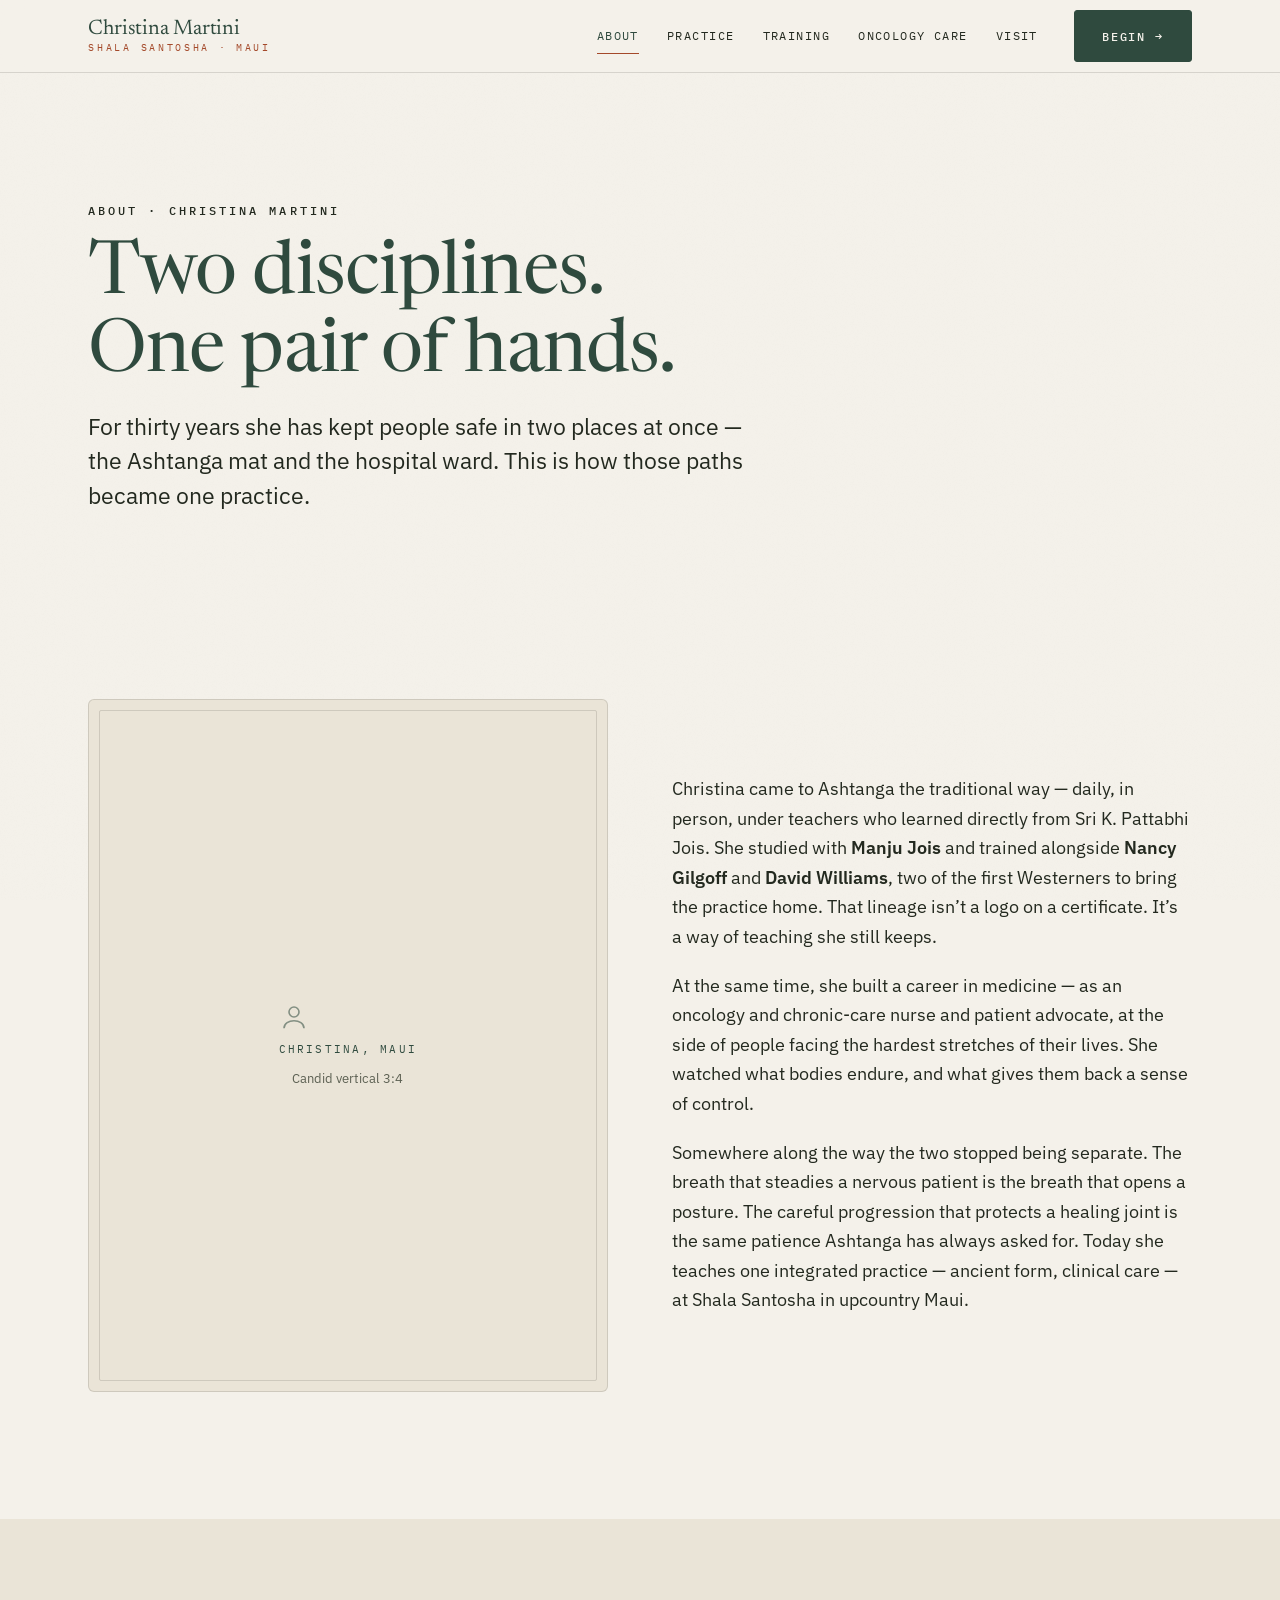
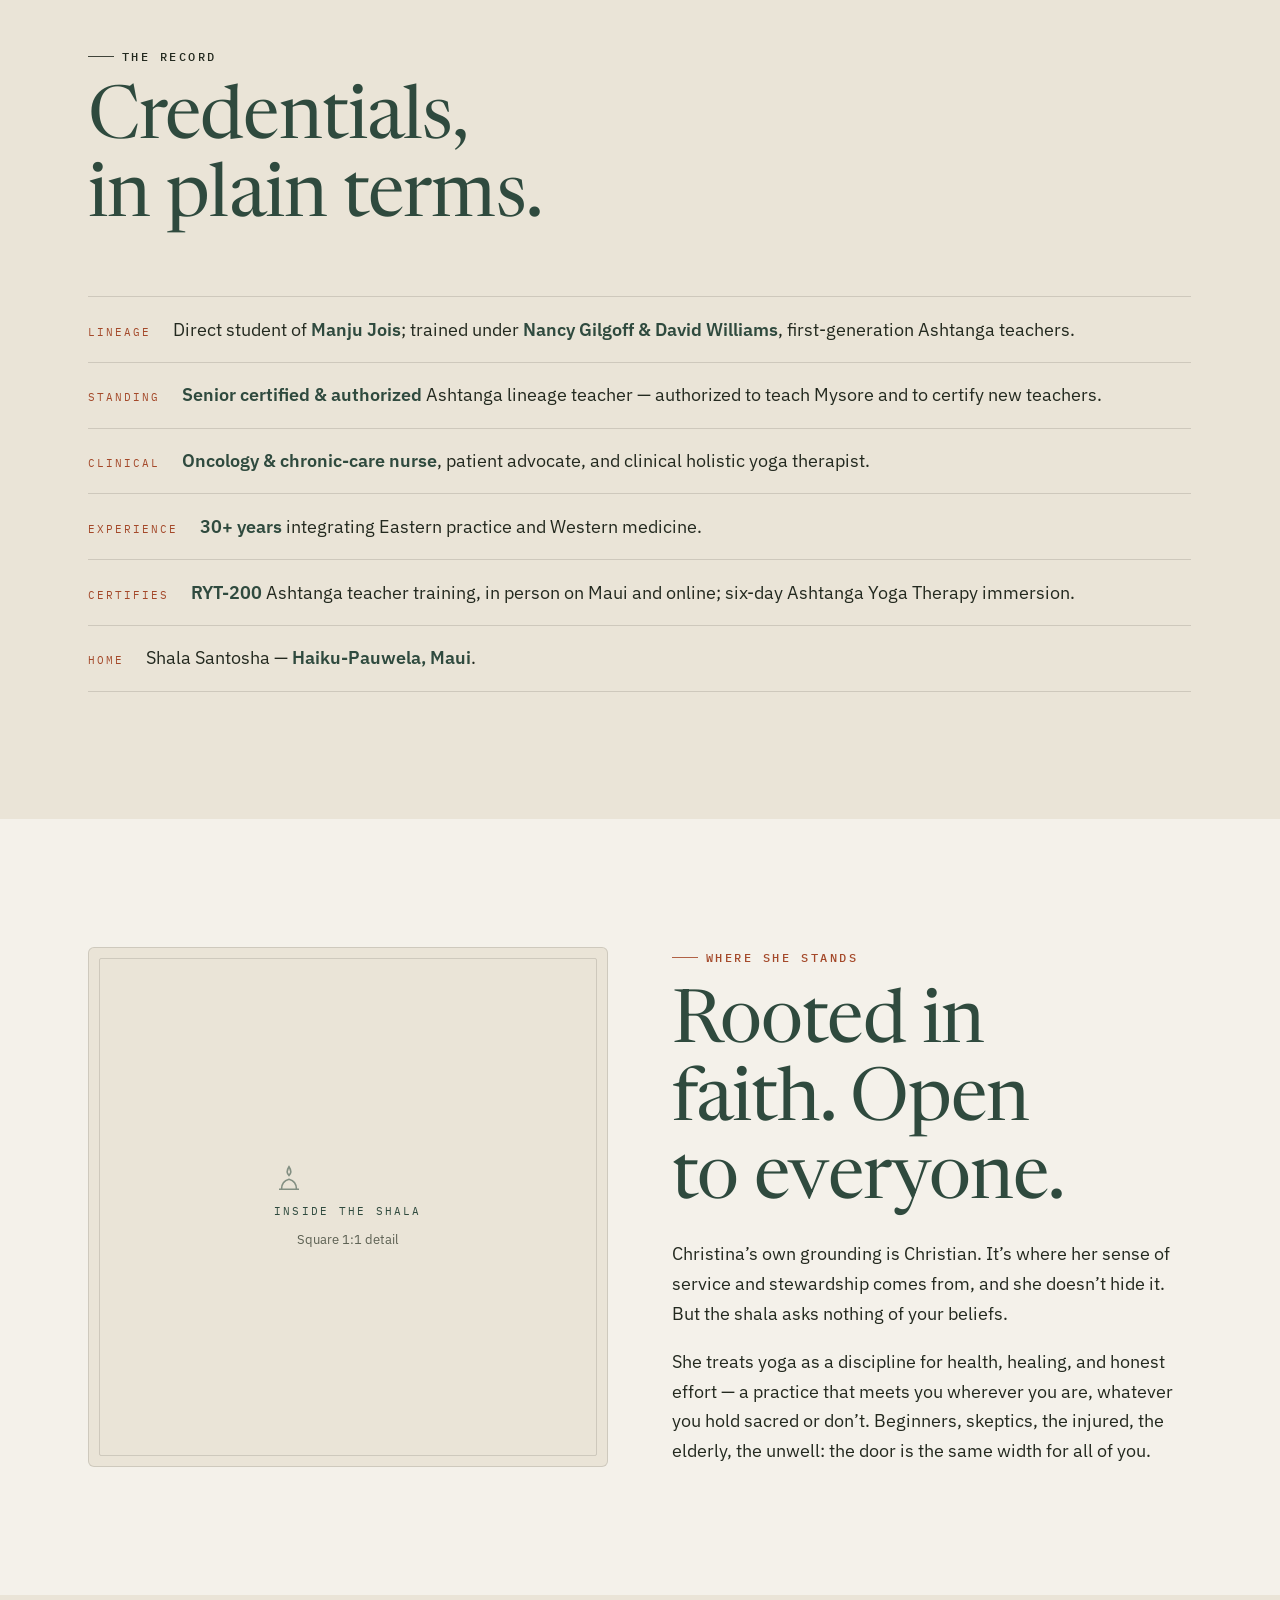
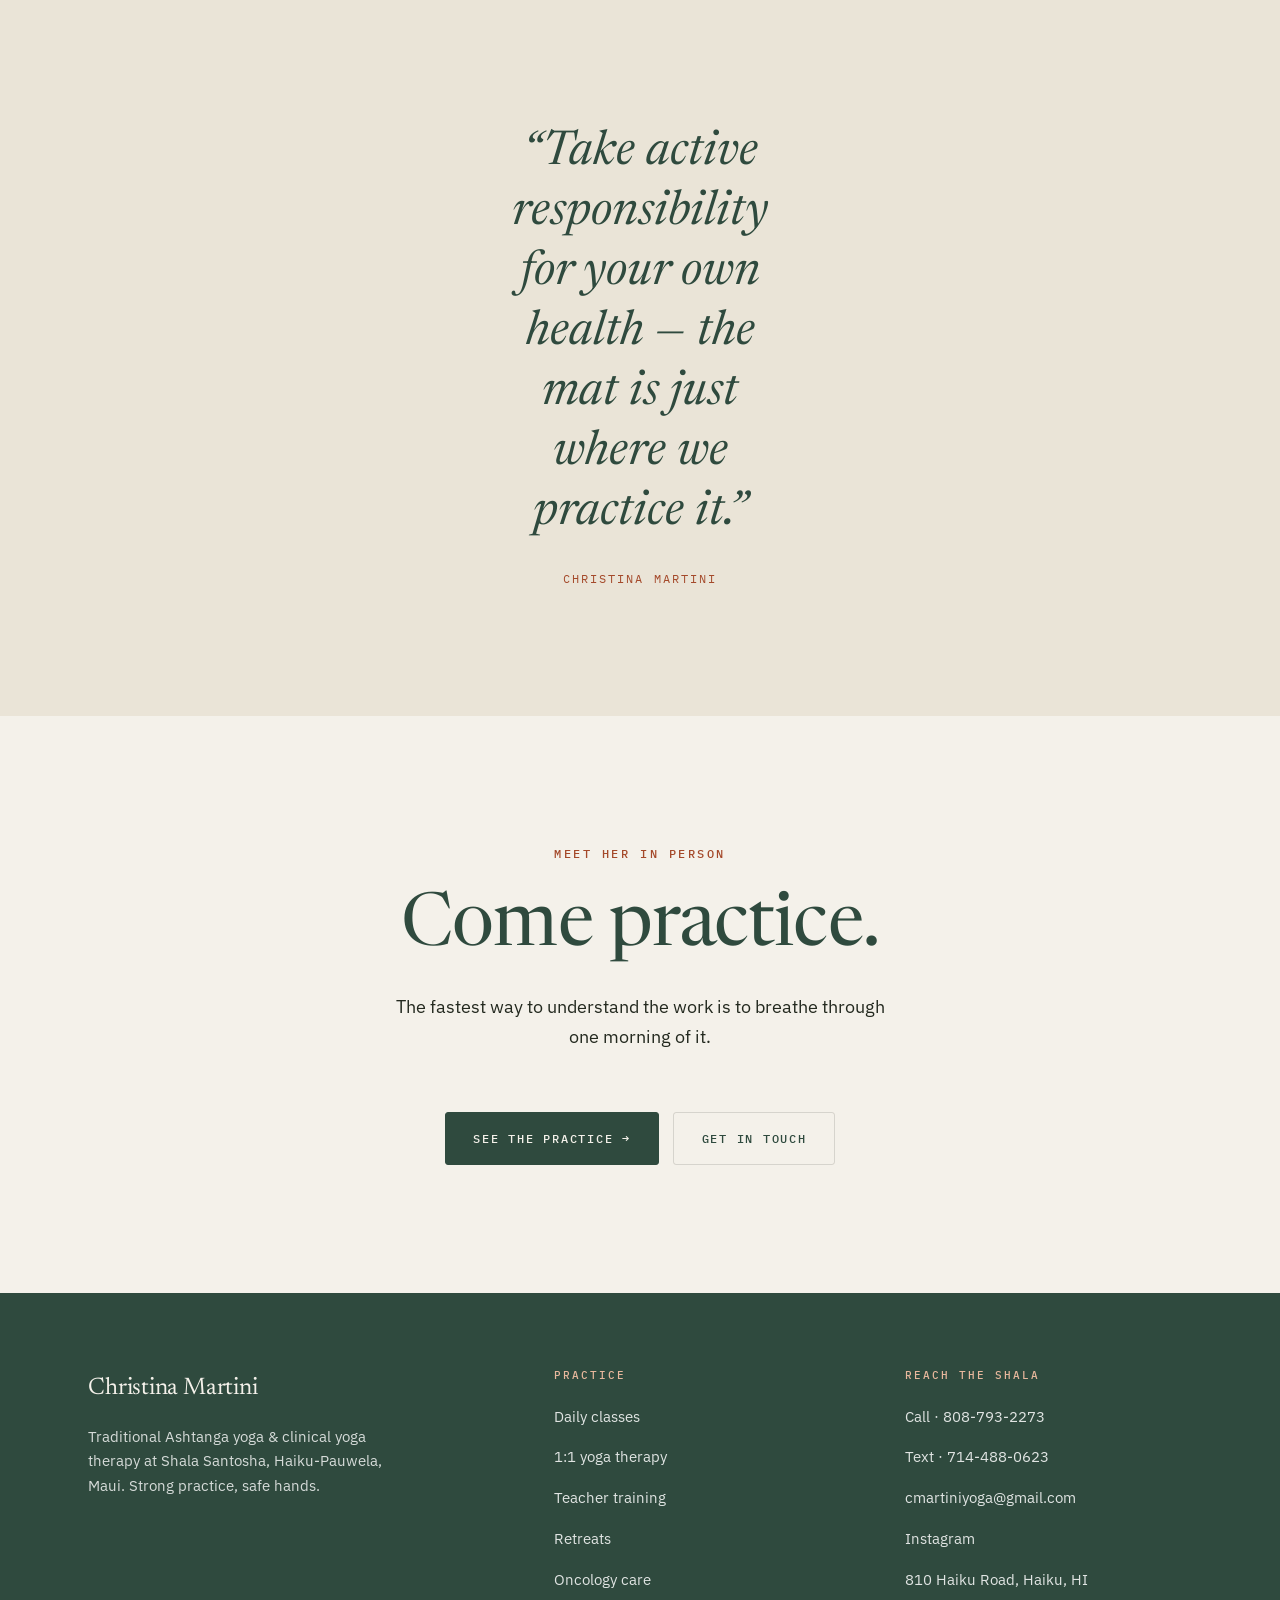
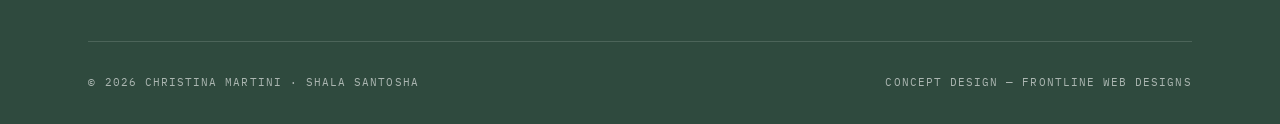
==== about.html @ cc37666b "Initial commit: Christina Martini Yoga pitch concept Single-scroll landing (index.html) plus a multi" ====
<!DOCTYPE html>
<html lang="en">
<head>
  <meta charset="UTF-8" />
  <meta name="viewport" content="width=device-width, initial-scale=1" />
  <meta name="robots" content="noindex, nofollow" />
  <title>About Christina Martini · Ashtanga Lineage Teacher &amp; Oncology Nurse — Maui</title>
  <meta name="description" content="The story of Christina Martini — direct student of Manju Jois, senior authorized Ashtanga lineage teacher, and 30-year oncology and chronic-care nurse on Maui." />
  <meta property="og:type" content="profile" />
  <meta property="og:title" content="About Christina Martini — lineage teacher, clinical nurse" />
  <meta property="og:description" content="Two disciplines, one teacher: the Ashtanga lineage of Manju Jois and three decades of clinical nursing." />
  <meta property="og:image" content="images/og-image.jpg" />
  <link rel="icon" href="favicon.svg" type="image/svg+xml" />
  <meta name="theme-color" content="#2F4A3E" />
  <link rel="preconnect" href="https://fonts.googleapis.com" />
  <link rel="preconnect" href="https://fonts.gstatic.com" crossorigin />
  <link rel="preload" as="style" href="https://fonts.googleapis.com/css2?family=IBM+Plex+Mono:wght@400;500&family=IBM+Plex+Sans:wght@400;600&family=Newsreader:ital,opsz,wght@0,6..72,400;1,6..72,400&display=swap" />
  <link rel="stylesheet" href="https://fonts.googleapis.com/css2?family=IBM+Plex+Mono:wght@400;500&family=IBM+Plex+Sans:wght@400;600&family=Newsreader:ital,opsz,wght@0,6..72,400;1,6..72,400&display=swap" media="print" onload="this.media='all'" />
  <noscript><link rel="stylesheet" href="https://fonts.googleapis.com/css2?family=IBM+Plex+Mono:wght@400;500&family=IBM+Plex+Sans:wght@400;600&family=Newsreader:ital,opsz,wght@0,6..72,400;1,6..72,400&display=swap" /></noscript>
  <link rel="stylesheet" href="styles.css" />
</head>
<body>
  <a class="skip-link" href="#main">Skip to content</a>

  <header class="site-header">
    <div class="container nav">
      <a class="brand" href="index.html" aria-label="Christina Martini Yoga — home">
        <span class="brand__name">Christina&nbsp;Martini</span>
        <span class="brand__tag">Shala Santosha · Maui</span>
      </a>
      <nav id="nav-menu" class="nav__menu" aria-label="Primary">
        <a class="nav__link" href="about.html" aria-current="page">About</a>
        <a class="nav__link" href="practice.html">Practice</a>
        <a class="nav__link" href="training.html">Training</a>
        <a class="nav__link" href="oncology.html">Oncology Care</a>
        <a class="nav__link" href="contact.html">Visit</a>
        <span class="nav__cta"><a class="btn" href="contact.html">Begin <span class="arrow" aria-hidden="true">&rarr;</span></a></span>
      </nav>
      <button class="nav__toggle" type="button" aria-label="Menu" aria-expanded="false" aria-controls="nav-menu">
        <span></span><span></span><span></span>
      </button>
    </div>
  </header>

  <main id="main">

    <!-- PAGE HEADER -->
    <section class="section" style="padding-bottom:0">
      <div class="container">
        <div class="head reveal" style="max-width:62ch">
          <p class="eyebrow">About · Christina Martini</p>
          <h1 style="font-size:var(--step-4)">Two disciplines.<br>One pair of hands.</h1>
          <p class="lead">For thirty years she has kept people safe in two places at once — the Ashtanga mat and the hospital ward. This is how those paths became one practice.</p>
        </div>
      </div>
    </section>

    <!-- STORY -->
    <section class="section">
      <div class="container">
        <div class="split">
          <div class="split__media reveal">
            <!-- PHOTO: Christina portrait, candid and warm — vertical 3:4 (~900×1200).
                 Outdoors or shala, natural light. Replace .frame with <img alt="Christina Martini">. -->
            <div class="frame frame--tall">
              <div class="frame__note">
                <svg width="30" height="30" viewBox="0 0 24 24" fill="none" stroke="currentColor" stroke-width="1.3" class="ic" aria-hidden="true"><circle cx="12" cy="8" r="4"/><path d="M4 21c0-4 4-6 8-6s8 2 8 6"/></svg>
                <span class="ttl">Christina, Maui</span>
                <span class="sub">Candid vertical 3:4</span>
              </div>
            </div>
          </div>
          <div class="split__body reveal" style="--d:120ms">
            <p>
              Christina came to Ashtanga the traditional way — daily, in person, under
              teachers who learned directly from Sri K. Pattabhi Jois. She studied with
              <strong>Manju Jois</strong> and trained alongside <strong>Nancy Gilgoff</strong>
              and <strong>David Williams</strong>, two of the first Westerners to bring the
              practice home. That lineage isn&rsquo;t a logo on a certificate. It&rsquo;s a
              way of teaching she still keeps.
            </p>
            <p>
              At the same time, she built a career in medicine — as an oncology and
              chronic-care nurse and patient advocate, at the side of people facing the
              hardest stretches of their lives. She watched what bodies endure, and what
              gives them back a sense of control.
            </p>
            <p>
              Somewhere along the way the two stopped being separate. The breath that
              steadies a nervous patient is the breath that opens a posture. The careful
              progression that protects a healing joint is the same patience Ashtanga has
              always asked for. Today she teaches one integrated practice — ancient form,
              clinical care — at Shala Santosha in upcountry Maui.
            </p>
          </div>
        </div>
      </div>
    </section>

    <!-- LINEAGE / CREDENTIALS -->
    <section class="section section--surface">
      <div class="container">
        <div class="head reveal">
          <p class="label">The record</p>
          <h2>Credentials, in plain terms.</h2>
        </div>
        <div class="creds reveal">
          <div class="cred"><span class="cred__k">Lineage</span><span class="cred__v">Direct student of <strong>Manju Jois</strong>; trained under <strong>Nancy Gilgoff &amp; David Williams</strong>, first-generation Ashtanga teachers.</span></div>
          <div class="cred"><span class="cred__k">Standing</span><span class="cred__v"><strong>Senior certified &amp; authorized</strong> Ashtanga lineage teacher — authorized to teach Mysore and to certify new teachers.</span></div>
          <div class="cred"><span class="cred__k">Clinical</span><span class="cred__v"><strong>Oncology &amp; chronic-care nurse</strong>, patient advocate, and clinical holistic yoga therapist.</span></div>
          <div class="cred"><span class="cred__k">Experience</span><span class="cred__v"><strong>30+ years</strong> integrating Eastern practice and Western medicine.</span></div>
          <div class="cred"><span class="cred__k">Certifies</span><span class="cred__v"><strong>RYT-200</strong> Ashtanga teacher training, in person on Maui and online; six-day Ashtanga Yoga Therapy immersion.</span></div>
          <div class="cred"><span class="cred__k">Home</span><span class="cred__v">Shala Santosha — <strong>Haiku-Pauwela, Maui</strong>.</span></div>
        </div>
      </div>
    </section>

    <!-- FAITH / INCLUSIVITY -->
    <section class="section">
      <div class="container">
        <div class="split split--reverse">
          <div class="split__body reveal">
            <p class="label">Where she stands</p>
            <h2>Rooted in faith. Open to everyone.</h2>
            <p>
              Christina&rsquo;s own grounding is Christian. It&rsquo;s where her sense of
              service and stewardship comes from, and she doesn&rsquo;t hide it. But the
              shala asks nothing of your beliefs.
            </p>
            <p>
              She treats yoga as a discipline for health, healing, and honest effort —
              a practice that meets you wherever you are, whatever you hold sacred or
              don&rsquo;t. Beginners, skeptics, the injured, the elderly, the unwell:
              the door is the same width for all of you.
            </p>
          </div>
          <div class="split__media reveal" style="--d:120ms">
            <!-- PHOTO: detail of the shala space — altar, plants, light through the room.
                 Square 1:1 (~1100×1100). Quiet, warm. Replace .frame with <img>. -->
            <div class="frame frame--square">
              <div class="frame__note">
                <svg width="30" height="30" viewBox="0 0 24 24" fill="none" stroke="currentColor" stroke-width="1.3" class="ic" aria-hidden="true"><path d="M12 3c2 3 2 5 0 7-2-2-2-4 0-7zM6 21c0-4 2-7 6-8 4 1 6 4 6 8M4 21h16"/></svg>
                <span class="ttl">Inside the shala</span>
                <span class="sub">Square 1:1 detail</span>
              </div>
            </div>
          </div>
        </div>
      </div>
    </section>

    <!-- PULL QUOTE -->
    <section class="section section--surface">
      <div class="container">
        <div class="pullquote reveal">
          <blockquote>&ldquo;Take active responsibility for your own health — the mat is just where we practice it.&rdquo;</blockquote>
          <cite>Christina Martini</cite>
        </div>
      </div>
    </section>

    <!-- CTA -->
    <section class="section">
      <div class="container">
        <div class="cta reveal">
          <p class="label is-plain" style="justify-content:center">Meet her in person</p>
          <h2>Come practice.</h2>
          <p>The fastest way to understand the work is to breathe through one morning of it.</p>
          <div class="hero__actions" style="justify-content:center">
            <a class="btn" href="practice.html">See the practice <span class="arrow" aria-hidden="true">&rarr;</span></a>
            <a class="btn btn--ghost" href="contact.html">Get in touch</a>
          </div>
        </div>
      </div>
    </section>

  </main>

  <footer class="site-footer">
    <div class="container">
      <div class="footer-grid">
        <div class="footer__brand">
          <span class="brand__name" style="font-size:1.5rem">Christina Martini</span>
          <p>Traditional Ashtanga yoga &amp; clinical yoga therapy at Shala Santosha, Haiku-Pauwela, Maui. Strong practice, safe hands.</p>
        </div>
        <div class="footer__col">
          <h4>Practice</h4>
          <ul>
            <li><a href="practice.html">Daily classes</a></li>
            <li><a href="practice.html">1:1 yoga therapy</a></li>
            <li><a href="training.html">Teacher training</a></li>
            <li><a href="training.html">Retreats</a></li>
            <li><a href="oncology.html">Oncology care</a></li>
          </ul>
        </div>
        <div class="footer__col">
          <h4>Reach the shala</h4>
          <ul>
            <li><a href="tel:+18087932273">Call · 808-793-2273</a></li>
            <li><a href="sms:+17144880623">Text · 714-488-0623</a></li>
            <li><a href="mailto:cmartiniyoga@gmail.com">cmartiniyoga@gmail.com</a></li>
            <li><a href="https://instagram.com/shalasantoshayogamaui" rel="noopener">Instagram</a></li>
            <li><a href="contact.html">810 Haiku Road, Haiku, HI</a></li>
          </ul>
        </div>
      </div>
      <div class="footer-bottom">
        <span>&copy; <span id="year">2026</span> Christina Martini · Shala Santosha</span>
        <span>Concept design — Frontline Web Designs</span>
      </div>
    </div>
  </footer>

  <script src="main.js" defer></script>
</body>
</html>
---- styles.css ----
/* ============================================================
   Christina Martini Yoga — Shala Santosha, Haiku-Pauwela, Maui
   Editorial-therapeutic system. One word: SAFE.
   Type:  Newsreader (display serif) x IBM Plex Sans (body)
          + IBM Plex Mono (clinical chart labels)
   Motif: "the breath line" — a clinical baseline that rises
          into one calm arc (an exhale / the Maui horizon).
   ============================================================ */

:root {
  /* --- color tokens (max 5 roles, all text >= 4.5:1 on bg) --- */
  --bg:       #F4F1EA;   /* warm bone — clean clinic paper + Maui sand */
  --surface:  #EAE4D7;   /* deeper sand — section banding / cards     */
  --ink:      #23291F;   /* eucalyptus near-black — body text (~13:1) */
  --primary:  #2F4A3E;   /* deep eucalyptus — buttons, motif (~7.5:1) */
  --accent:   #A4492A;   /* terracotta clay — breath/warmth (~5.7:1)  */

  /* derived tints (decorative only, never load-bearing for text) */
  --primary-soft: #2f4a3e1a;
  --accent-soft:  #a4492a14;
  --ink-soft:     #5c6052;  /* solid muted green-grey — AA on bg (5.8:1) & surface (5.2:1) */
  --hairline:     #23291f24;
  --bg-tint:      #efeadd;

  /* --- type --- */
  --serif: "Newsreader", Georgia, "Times New Roman", serif;
  --sans:  "IBM Plex Sans", system-ui, sans-serif;
  --mono:  "IBM Plex Mono", ui-monospace, "SFMono-Regular", monospace;

  /* fluid scale */
  --step--1: clamp(0.83rem, 0.80rem + 0.15vw, 0.92rem);
  --step-0:  clamp(1rem, 0.96rem + 0.2vw, 1.125rem);
  --step-1:  clamp(1.2rem, 1.1rem + 0.5vw, 1.45rem);
  --step-2:  clamp(1.5rem, 1.3rem + 1vw, 2.1rem);
  --step-3:  clamp(2rem, 1.6rem + 2vw, 3rem);
  --step-4:  clamp(2.6rem, 1.9rem + 3.4vw, 4.6rem);
  --step-5:  clamp(3.2rem, 2.1rem + 5vw, 6rem);

  /* spacing / structure */
  --container: 1180px;
  --gutter: clamp(1.25rem, 0.8rem + 2vw, 2.5rem);
  --section-y: clamp(4.5rem, 3rem + 7vw, 8rem);
  --radius: 3px;
  --radius-lg: 6px;
  --shadow-soft: 0 1px 2px #23291f0d, 0 14px 40px -22px #23291f3d;
  --shadow-lift: 0 2px 6px #23291f12, 0 26px 60px -30px #23291f4a;
  --ring: 0 0 0 2px var(--bg), 0 0 0 4.5px var(--accent);

  /* z-scale */
  --z-nav: 50;
  --z-overlay: 40;
}

/* ---------------------------------------------------------- reset */
*, *::before, *::after { box-sizing: border-box; }
* { margin: 0; }
html { -webkit-text-size-adjust: 100%; scroll-behavior: smooth; }
@media (prefers-reduced-motion: reduce) { html { scroll-behavior: auto; } }

body {
  font-family: var(--sans);
  font-size: var(--step-0);
  line-height: 1.65;
  color: var(--ink);
  background: var(--bg);
  -webkit-font-smoothing: antialiased;
  text-rendering: optimizeLegibility;
  overflow-x: hidden;
}

/* faint grain so backgrounds have atmosphere, not flat fill */
body::before {
  content: "";
  position: fixed;
  inset: 0;
  z-index: -1;
  pointer-events: none;
  opacity: 0.5;
  background-image: url("data:image/svg+xml,%3Csvg xmlns='http://www.w3.org/2000/svg' width='160' height='160'%3E%3Cfilter id='n'%3E%3CfeTurbulence type='fractalNoise' baseFrequency='0.9' numOctaves='2' stitchTiles='stitch'/%3E%3C/filter%3E%3Crect width='100%25' height='100%25' filter='url(%23n)' opacity='0.035'/%3E%3C/svg%3E");
}

img { max-width: 100%; height: auto; display: block; }
a { color: inherit; text-decoration: none; }
ul { list-style: none; padding: 0; }

/* ---------------------------------------------------------- type */
h1, h2, h3, h4 {
  font-family: var(--serif);
  font-weight: 400;
  line-height: 1.06;
  letter-spacing: -0.012em;
  color: var(--primary);
  font-optical-sizing: auto;
  text-wrap: balance;
}
h1 { font-size: var(--step-5); }
h2 { font-size: var(--step-4); }
h3 { font-size: var(--step-2); line-height: 1.15; }
h4 { font-size: var(--step-1); line-height: 1.2; }
p  { max-width: 64ch; }
strong { font-weight: 600; }
em { font-style: italic; }

.serif-italic { font-family: var(--serif); font-style: italic; font-weight: 400; }

/* mono "clinical chart" label — the recurring textual motif */
.label {
  font-family: var(--mono);
  font-size: 0.72rem;
  letter-spacing: 0.22em;
  text-transform: uppercase;
  color: var(--accent);
  font-weight: 500;
  display: inline-flex;
  align-items: center;
  gap: 0.7em;
}
.label::before {
  content: "";
  width: 1.6rem;
  height: 1px;
  background: currentColor;
  opacity: 0.85;
}
.label.is-plain::before { display: none; }

.eyebrow {
  font-family: var(--mono);
  font-size: 0.74rem;
  letter-spacing: 0.26em;
  text-transform: uppercase;
  color: var(--accent);
  font-weight: 500;
}

.lead {
  font-size: var(--step-1);
  line-height: 1.5;
  color: var(--ink);
  font-weight: 400;
  max-width: 56ch;
}

/* ---------------------------------------------------------- layout */
.container {
  width: 100%;
  max-width: var(--container);
  margin-inline: auto;
  padding-inline: var(--gutter);
}
.section { padding-block: var(--section-y); position: relative; }
[id] { scroll-margin-top: 90px; } /* clear the sticky header on anchor jumps */
.section--surface { background: var(--surface); }
.section--ink { background: var(--primary); color: var(--bg); }
.section--ink h2, .section--ink h3 { color: var(--bg); }
.section--ink .eyebrow, .section--ink .label { color: #e7b79c; }

.stack > * + * { margin-top: 1.1rem; }
.center { text-align: center; margin-inline: auto; }
.measure { max-width: 60ch; }

/* the breath line — drawn inline as <svg class="breath">; flat baseline + one arc */
.breath { display: block; width: 100%; height: auto; color: var(--primary); }
.breath path { fill: none; stroke: currentColor; stroke-width: 1.4; }
.breath--accent { color: var(--accent); }
.breath--bone { color: var(--bg); }
.breath-divider { margin-block: clamp(2.5rem, 5vw, 4rem); opacity: 0.85; }

/* ---------------------------------------------------------- buttons */
.btn {
  --_bg: var(--primary);
  --_fg: var(--bg);
  font-family: var(--mono);
  font-size: 0.78rem;
  letter-spacing: 0.14em;
  text-transform: uppercase;
  font-weight: 500;
  display: inline-flex;
  align-items: center;
  gap: 0.7em;
  padding: 0.95rem 1.7rem;
  min-height: 48px;
  background: var(--_bg);
  color: var(--_fg);
  border: 1px solid var(--_bg);
  border-radius: var(--radius);
  cursor: pointer;
  transition: background-color .22s ease, color .22s ease, border-color .22s ease, transform .22s ease;
}
.btn .arrow { transition: transform .22s ease; }
.btn:hover { --_bg: var(--accent); border-color: var(--accent); }
.btn:hover .arrow { transform: translateX(4px); }
.btn--ghost {
  --_bg: transparent;
  --_fg: var(--primary);
  border-color: var(--hairline);
}
.btn--ghost:hover { --_bg: transparent; --_fg: var(--accent); border-color: var(--accent); }
.btn--bone { --_bg: var(--bg); --_fg: var(--primary); border-color: var(--bg); }
.btn--bone:hover { --_bg: var(--accent); --_fg: var(--bg); border-color: var(--accent); }

/* quiet text link with breath underline */
.tlink {
  font-family: var(--mono);
  font-size: 0.8rem;
  letter-spacing: 0.1em;
  text-transform: uppercase;
  color: var(--primary);
  display: inline-flex;
  align-items: center;
  gap: 0.55em;
  padding-bottom: 2px;
  background-image: linear-gradient(var(--accent), var(--accent));
  background-size: 0% 1.5px;
  background-position: 0 100%;
  background-repeat: no-repeat;
  transition: background-size .3s ease, color .22s ease;
}
.tlink:hover { color: var(--accent); background-size: 100% 1.5px; }
.tlink .arrow { transition: transform .22s ease; }
.tlink:hover .arrow { transform: translateX(3px); }

/* ---------------------------------------------------------- focus */
:focus-visible {
  outline: none;
  box-shadow: var(--ring);
  border-radius: var(--radius);
}
.skip-link {
  position: absolute;
  left: 1rem; top: -4rem;
  z-index: 100;
  background: var(--primary);
  color: var(--bg);
  font-family: var(--mono);
  font-size: 0.8rem;
  padding: 0.7rem 1.1rem;
  border-radius: var(--radius);
  transition: top .2s ease;
}
.skip-link:focus { top: 1rem; }

/* ---------------------------------------------------------- header / nav */
.site-header {
  position: sticky;
  top: 0;
  z-index: var(--z-nav);
  background: color-mix(in srgb, var(--bg) 88%, transparent);
  backdrop-filter: blur(10px);
  -webkit-backdrop-filter: blur(10px);
  border-bottom: 1px solid var(--hairline);
}
.nav {
  display: flex;
  align-items: center;
  justify-content: space-between;
  gap: 1.5rem;
  min-height: 72px;
}
.brand {
  display: inline-flex;
  flex-direction: column;
  line-height: 1;
  gap: 3px;
}
.brand__name {
  font-family: var(--serif);
  font-size: 1.32rem;
  color: var(--primary);
  letter-spacing: -0.01em;
}
.brand__tag {
  font-family: var(--mono);
  font-size: 0.6rem;
  letter-spacing: 0.28em;
  text-transform: uppercase;
  color: var(--accent);
}
.nav__menu {
  display: flex;
  align-items: center;
  gap: clamp(1rem, 2.2vw, 2rem);
}
.nav__link {
  font-family: var(--mono);
  font-size: 0.74rem;
  letter-spacing: 0.12em;
  text-transform: uppercase;
  color: var(--ink);
  padding: 0.4rem 0;
  position: relative;
  transition: color .2s ease;
}
.nav__link::after {
  content: "";
  position: absolute;
  left: 0; bottom: -2px;
  width: 100%; height: 1.5px;
  background: var(--accent);
  transform: scaleX(0);
  transform-origin: left;
  transition: transform .25s ease;
}
.nav__link:hover { color: var(--primary); }
.nav__link:hover::after,
.nav__link[aria-current="page"]::after,
.nav__link[aria-current="true"]::after { transform: scaleX(1); }
.nav__link[aria-current="page"],
.nav__link[aria-current="true"] { color: var(--primary); }
.nav__cta { margin-left: 0.5rem; }

.nav__toggle {
  display: none;
  width: 48px; height: 48px;
  background: none;
  border: 1px solid var(--hairline);
  border-radius: var(--radius);
  cursor: pointer;
  align-items: center;
  justify-content: center;
  flex-direction: column;
  gap: 5px;
}
.nav__toggle span {
  display: block;
  width: 22px; height: 1.6px;
  background: var(--primary);
  transition: transform .26s ease, opacity .2s ease;
}

/* ---------------------------------------------------------- hero */
.hero {
  position: relative;
  padding-block: clamp(3rem, 2rem + 6vw, 6.5rem) var(--section-y);
}
.hero__grid {
  display: grid;
  grid-template-columns: 1.05fr 0.95fr;
  gap: clamp(2rem, 5vw, 5rem);
  align-items: center;
}
.hero__claim {
  font-size: var(--step-5);
  line-height: 0.98;
  margin-top: 1.4rem;
}
.hero__claim .soft { color: var(--accent); font-style: italic; }
.hero__deck {
  font-size: var(--step-1);
  line-height: 1.5;
  color: var(--ink);
  max-width: 40ch;
  margin-top: 1.6rem;
}
.hero__actions {
  display: flex;
  flex-wrap: wrap;
  gap: 0.9rem;
  margin-top: 2.2rem;
  align-items: center;
}
.hero__meta {
  display: flex;
  flex-wrap: wrap;
  gap: 1.4rem 2.2rem;
  margin-top: 2.8rem;
  padding-top: 1.6rem;
  border-top: 1px solid var(--hairline);
}
.hero__meta div { display: flex; flex-direction: column; gap: 2px; }
.hero__meta dt {
  font-family: var(--serif);
  font-size: 1.6rem;
  color: var(--primary);
}
.hero__meta dd {
  font-family: var(--mono);
  font-size: 0.66rem;
  letter-spacing: 0.16em;
  text-transform: uppercase;
  color: var(--ink-soft);
}
.hero__media { position: relative; }
.hero__arc {
  position: absolute;
  left: -6%;
  bottom: -7%;
  width: 70%;
  z-index: 2;
  color: var(--accent);
  pointer-events: none;
}

/* ---------------------------------------------------------- photo frames */
.frame {
  position: relative;
  background: var(--surface);
  border: 1px solid var(--hairline);
  border-radius: var(--radius-lg);
  overflow: hidden;
  display: grid;
  place-items: center;
  color: var(--ink-soft);
  isolation: isolate;
}
.frame::after { /* faint inner keyline for a "art-directed plate" feel */
  content: "";
  position: absolute;
  inset: 10px;
  border: 1px solid var(--hairline);
  border-radius: 2px;
  pointer-events: none;
}
.frame img { width: 100%; height: 100%; object-fit: cover; }
.frame__note {
  text-align: center;
  padding: 1.5rem;
  display: grid;
  gap: 0.55rem;
  z-index: 1;
}
.frame__note .ic { color: var(--primary); opacity: 0.55; }
.frame__note .ttl {
  font-family: var(--mono);
  font-size: 0.7rem;
  letter-spacing: 0.2em;
  text-transform: uppercase;
  color: var(--primary);
}
.frame__note .sub {
  font-size: 0.82rem;
  color: var(--ink-soft);
  max-width: 26ch;
  margin-inline: auto;
}
.frame--portrait { aspect-ratio: 4 / 5; }
.frame--wide { aspect-ratio: 16 / 10; }
.frame--square { aspect-ratio: 1 / 1; }
.frame--tall { aspect-ratio: 3 / 4; }

/* ---------------------------------------------------------- section heading block */
.head {
  display: grid;
  gap: 1rem;
  max-width: 54ch;
  margin-bottom: clamp(2.4rem, 5vw, 3.6rem);
}
.head--center { margin-inline: auto; text-align: center; justify-items: center; }
.head p { color: var(--ink); }

/* ---------------------------------------------------------- offerings grid */
.offerings {
  display: grid;
  grid-template-columns: repeat(auto-fit, minmax(310px, 1fr));
  gap: 1px;
  background: var(--hairline);
  border: 1px solid var(--hairline);
  border-radius: var(--radius-lg);
  overflow: hidden;
}
.offering {
  background: var(--bg);
  padding: clamp(1.7rem, 3vw, 2.4rem);
  display: flex;
  flex-direction: column;
  gap: 0.9rem;
  min-height: 280px;
  transition: background-color .25s ease;
}
.section--surface .offering { background: var(--surface); }
.offering:hover { background: var(--bg-tint); }
.offering__no {
  font-family: var(--mono);
  font-size: 0.72rem;
  letter-spacing: 0.2em;
  color: var(--accent);
}
.offering h3 { font-size: var(--step-1); color: var(--primary); }
.offering p { font-size: var(--step--1); color: var(--ink); flex-grow: 1; }
.offering .tlink { margin-top: 0.3rem; }

/* ---------------------------------------------------------- two-column feature */
.split {
  display: grid;
  grid-template-columns: 1fr 1fr;
  gap: clamp(2rem, 5vw, 4.5rem);
  align-items: center;
}
.split--reverse .split__media { order: -1; }
.split__body { display: grid; gap: 1.2rem; align-content: center; }

/* credential list — chart rows */
.creds { display: grid; gap: 0; border-top: 1px solid var(--hairline); }
.cred {
  display: grid;
  grid-template-columns: auto 1fr;
  gap: 1.4rem;
  align-items: baseline;
  padding: 1.1rem 0;
  border-bottom: 1px solid var(--hairline);
}
.cred__k {
  font-family: var(--mono);
  font-size: 0.68rem;
  letter-spacing: 0.18em;
  text-transform: uppercase;
  color: var(--accent);
  white-space: nowrap;
  padding-top: 0.35rem;
}
.cred__v { color: var(--ink); }
.cred__v strong { color: var(--primary); font-weight: 600; }

/* ---------------------------------------------------------- pull quote */
.pullquote {
  max-width: 24ch;
  margin: 0 auto;
  text-align: center;
}
.pullquote blockquote {
  font-family: var(--serif);
  font-style: italic;
  font-size: var(--step-3);
  line-height: 1.25;
  color: var(--primary);
}
.section--ink .pullquote blockquote { color: var(--bg); }
.pullquote cite {
  display: block;
  margin-top: 1.6rem;
  font-family: var(--mono);
  font-size: 0.72rem;
  letter-spacing: 0.18em;
  text-transform: uppercase;
  font-style: normal;
  color: var(--accent);
}

/* ---------------------------------------------------------- schedule / list rows */
.rows { border-top: 1px solid var(--hairline); }
.row {
  display: grid;
  grid-template-columns: 0.5fr 1.4fr 1fr auto;
  gap: 1.5rem;
  align-items: center;
  padding: 1.3rem 0;
  border-bottom: 1px solid var(--hairline);
  transition: padding-left .25s ease, background-color .25s ease;
}
.row:hover { padding-left: 0.8rem; }
.row__time { font-family: var(--mono); font-size: 0.84rem; color: var(--accent); letter-spacing: 0.04em; }
.row__name { font-family: var(--serif); font-size: var(--step-1); color: var(--primary); }
.row__desc { font-size: var(--step--1); color: var(--ink-soft); }
.row__tag {
  font-family: var(--mono);
  font-size: 0.64rem;
  letter-spacing: 0.16em;
  text-transform: uppercase;
  color: var(--primary);
  border: 1px solid var(--hairline);
  border-radius: 100px;
  padding: 0.35rem 0.8rem;
  white-space: nowrap;
}

/* ---------------------------------------------------------- pricing-ish info cards */
.cards {
  display: grid;
  grid-template-columns: repeat(auto-fit, minmax(260px, 1fr));
  gap: 1.4rem;
}
.card {
  background: var(--bg);
  border: 1px solid var(--hairline);
  border-radius: var(--radius-lg);
  padding: clamp(1.6rem, 3vw, 2.3rem);
  display: grid;
  gap: 1rem;
  align-content: start;
  transition: transform .25s ease, box-shadow .25s ease, border-color .25s ease;
}
.section--surface .card { background: var(--bg); }
.card:hover { transform: translateY(-3px); box-shadow: var(--shadow-soft); border-color: var(--primary-soft); }
.card__top { display: flex; justify-content: space-between; align-items: baseline; gap: 1rem; }
.card h3 { font-size: var(--step-1); }
.card ul { display: grid; gap: 0.7rem; }
.card li {
  font-size: var(--step--1);
  color: var(--ink);
  display: grid;
  grid-template-columns: auto 1fr;
  gap: 0.7rem;
  align-items: start;
}
.card li::before {
  content: "";
  width: 7px; height: 7px;
  margin-top: 0.55em;
  border-radius: 50%;
  border: 1.4px solid var(--accent);
}
.price {
  font-family: var(--serif);
  font-size: 1.4rem;
  color: var(--primary);
}
.price .by { font-family: var(--mono); font-size: 0.66rem; letter-spacing: 0.14em; text-transform: uppercase; color: var(--ink-soft); display: block; }

/* placeholder ribbon for figures that need Christina's real numbers */
.tbc {
  font-family: var(--mono);
  font-size: 0.6rem;
  letter-spacing: 0.14em;
  text-transform: uppercase;
  color: var(--accent);
  border: 1px dashed var(--accent);
  border-radius: 100px;
  padding: 0.2rem 0.6rem;
  display: inline-block;
}

/* ---------------------------------------------------------- callout band (oncology / safe) */
.callout {
  display: grid;
  gap: 1.4rem;
  max-width: 60ch;
}

/* ---------------------------------------------------------- CTA band */
.cta {
  text-align: center;
  display: grid;
  gap: 1.6rem;
  justify-items: center;
  max-width: 46ch;
  margin-inline: auto;
}
.cta h2 { font-size: var(--step-4); }

/* ---------------------------------------------------------- contact */
.contact-grid {
  display: grid;
  grid-template-columns: 1fr 1fr;
  gap: clamp(2rem, 5vw, 4rem);
  align-items: start;
}
.field { display: grid; gap: 0.5rem; margin-bottom: 1.2rem; }
.field label {
  font-family: var(--mono);
  font-size: 0.7rem;
  letter-spacing: 0.16em;
  text-transform: uppercase;
  color: var(--ink);
}
.field input,
.field textarea,
.field select {
  font-family: var(--sans);
  font-size: var(--step-0);
  color: var(--ink);
  background: var(--bg);
  border: 1px solid var(--hairline);
  border-radius: var(--radius);
  padding: 0.85rem 1rem;
  width: 100%;
  transition: border-color .2s ease, box-shadow .2s ease;
}
.section--surface .field input,
.section--surface .field textarea,
.section--surface .field select { background: var(--bg); }
.field input:focus,
.field textarea:focus,
.field select:focus { border-color: var(--primary); }
.field textarea { resize: vertical; min-height: 130px; }

.info-list { display: grid; gap: 0; border-top: 1px solid var(--hairline); }
.info {
  display: grid;
  grid-template-columns: auto 1fr;
  gap: 1.2rem;
  padding: 1.1rem 0;
  border-bottom: 1px solid var(--hairline);
  align-items: baseline;
}
.info__k { font-family: var(--mono); font-size: 0.68rem; letter-spacing: 0.16em; text-transform: uppercase; color: var(--accent); }
.info__v a:hover { color: var(--accent); }

/* ---------------------------------------------------------- footer */
.site-footer {
  background: var(--primary);
  color: var(--bg);
  padding-block: clamp(3.5rem, 6vw, 5.5rem) 2rem;
}
.site-footer a { color: var(--bg); }
.footer-grid {
  display: grid;
  grid-template-columns: 1.4fr 1fr 1fr;
  gap: clamp(2rem, 5vw, 4rem);
  padding-bottom: 3rem;
  border-bottom: 1px solid #ffffff24;
}
.footer__brand .brand__name { color: var(--bg); }
.footer__brand p { color: #ffffffcc; font-size: var(--step--1); margin-top: 1rem; max-width: 34ch; }
.footer__col h4 { color: #e7b79c; font-family: var(--mono); font-size: 0.7rem; letter-spacing: 0.18em; text-transform: uppercase; font-weight: 500; margin-bottom: 1.1rem; }
.footer__col ul { display: grid; gap: 0.7rem; }
.footer__col a { font-size: 0.92rem; color: #ffffffd9; transition: color .2s ease; }
.footer__col a:hover { color: var(--bg); }
.footer-bottom {
  display: flex;
  flex-wrap: wrap;
  justify-content: space-between;
  gap: 1rem;
  padding-top: 2rem;
  font-family: var(--mono);
  font-size: 0.66rem;
  letter-spacing: 0.1em;
  color: #ffffff99;
  text-transform: uppercase;
}

/* ---------------------------------------------------------- reveal motion */
.reveal {
  opacity: 0;
  transform: translateY(22px);
  transition: opacity .7s cubic-bezier(.22,.61,.36,1), transform .7s cubic-bezier(.22,.61,.36,1);
  transition-delay: var(--d, 0ms);
  will-change: opacity, transform;
}
.reveal.is-visible { opacity: 1; transform: none; }

/* entrance variants — give a few sections their own movement */
.reveal--left  { transform: translateX(-28px); }
.reveal--right { transform: translateX(28px); }
.reveal--scale { transform: scale(.955); }
.reveal--left.is-visible,
.reveal--right.is-visible,
.reveal--scale.is-visible { transform: none; }

/* the breath line draws itself in (paths carry pathLength="1") */
.breath--draw path {
  stroke-dasharray: 1;
  stroke-dashoffset: 1;
  transition: stroke-dashoffset 1.5s cubic-bezier(.22,.61,.36,1) .15s;
}
.breath--draw.is-visible path { stroke-dashoffset: 0; }

@media (prefers-reduced-motion: reduce) {
  .reveal { opacity: 1; transform: none; transition: none; }
  .btn, .nav__link::after, .tlink, .row, .card, .offering { transition: none !important; }
  .breath--draw path { stroke-dashoffset: 0; transition: none; }
}

/* ---------------------------------------------------------- responsive */
@media (max-width: 920px) {
  .hero__grid { grid-template-columns: 1fr; gap: 2.6rem; }
  .hero__media { max-width: 460px; }
  .split { grid-template-columns: 1fr; }
  .split--reverse .split__media { order: 0; }
  .footer-grid { grid-template-columns: 1fr 1fr; }
  .contact-grid { grid-template-columns: 1fr; }
}

@media (max-width: 760px) {
  .nav__menu {
    position: fixed;
    inset: 72px 0 auto 0;
    flex-direction: column;
    align-items: stretch;
    gap: 0;
    background: var(--bg);
    border-bottom: 1px solid var(--hairline);
    padding: 0.5rem var(--gutter) 1.5rem;
    transform: translateY(-130%);
    transition: transform .34s cubic-bezier(.4,0,.2,1);
    z-index: var(--z-overlay);
    box-shadow: var(--shadow-soft);
  }
  .nav__menu.is-open { transform: translateY(0); }
  .nav__link { padding: 1rem 0; border-bottom: 1px solid var(--hairline); font-size: 0.82rem; }
  .nav__link::after { display: none; }
  .nav__cta { margin: 1.2rem 0 0; }
  .nav__cta .btn { width: 100%; justify-content: center; }
  .nav__toggle { display: inline-flex; }
  .nav__toggle[aria-expanded="true"] span:nth-child(1) { transform: translateY(6.6px) rotate(45deg); }
  .nav__toggle[aria-expanded="true"] span:nth-child(2) { opacity: 0; }
  .nav__toggle[aria-expanded="true"] span:nth-child(3) { transform: translateY(-6.6px) rotate(-45deg); }

  .row { grid-template-columns: 1fr auto; gap: 0.4rem 1rem; }
  .row__desc { grid-column: 1 / -1; }
  .row:hover { padding-left: 0; }
  .footer-grid { grid-template-columns: 1fr; }
  .hero__meta dt { font-size: 1.4rem; }
}

@media (max-width: 420px) {
  .hero__actions { flex-direction: column; align-items: stretch; }
  .hero__actions .btn { justify-content: center; }
  .hero__arc { display: none; }
}
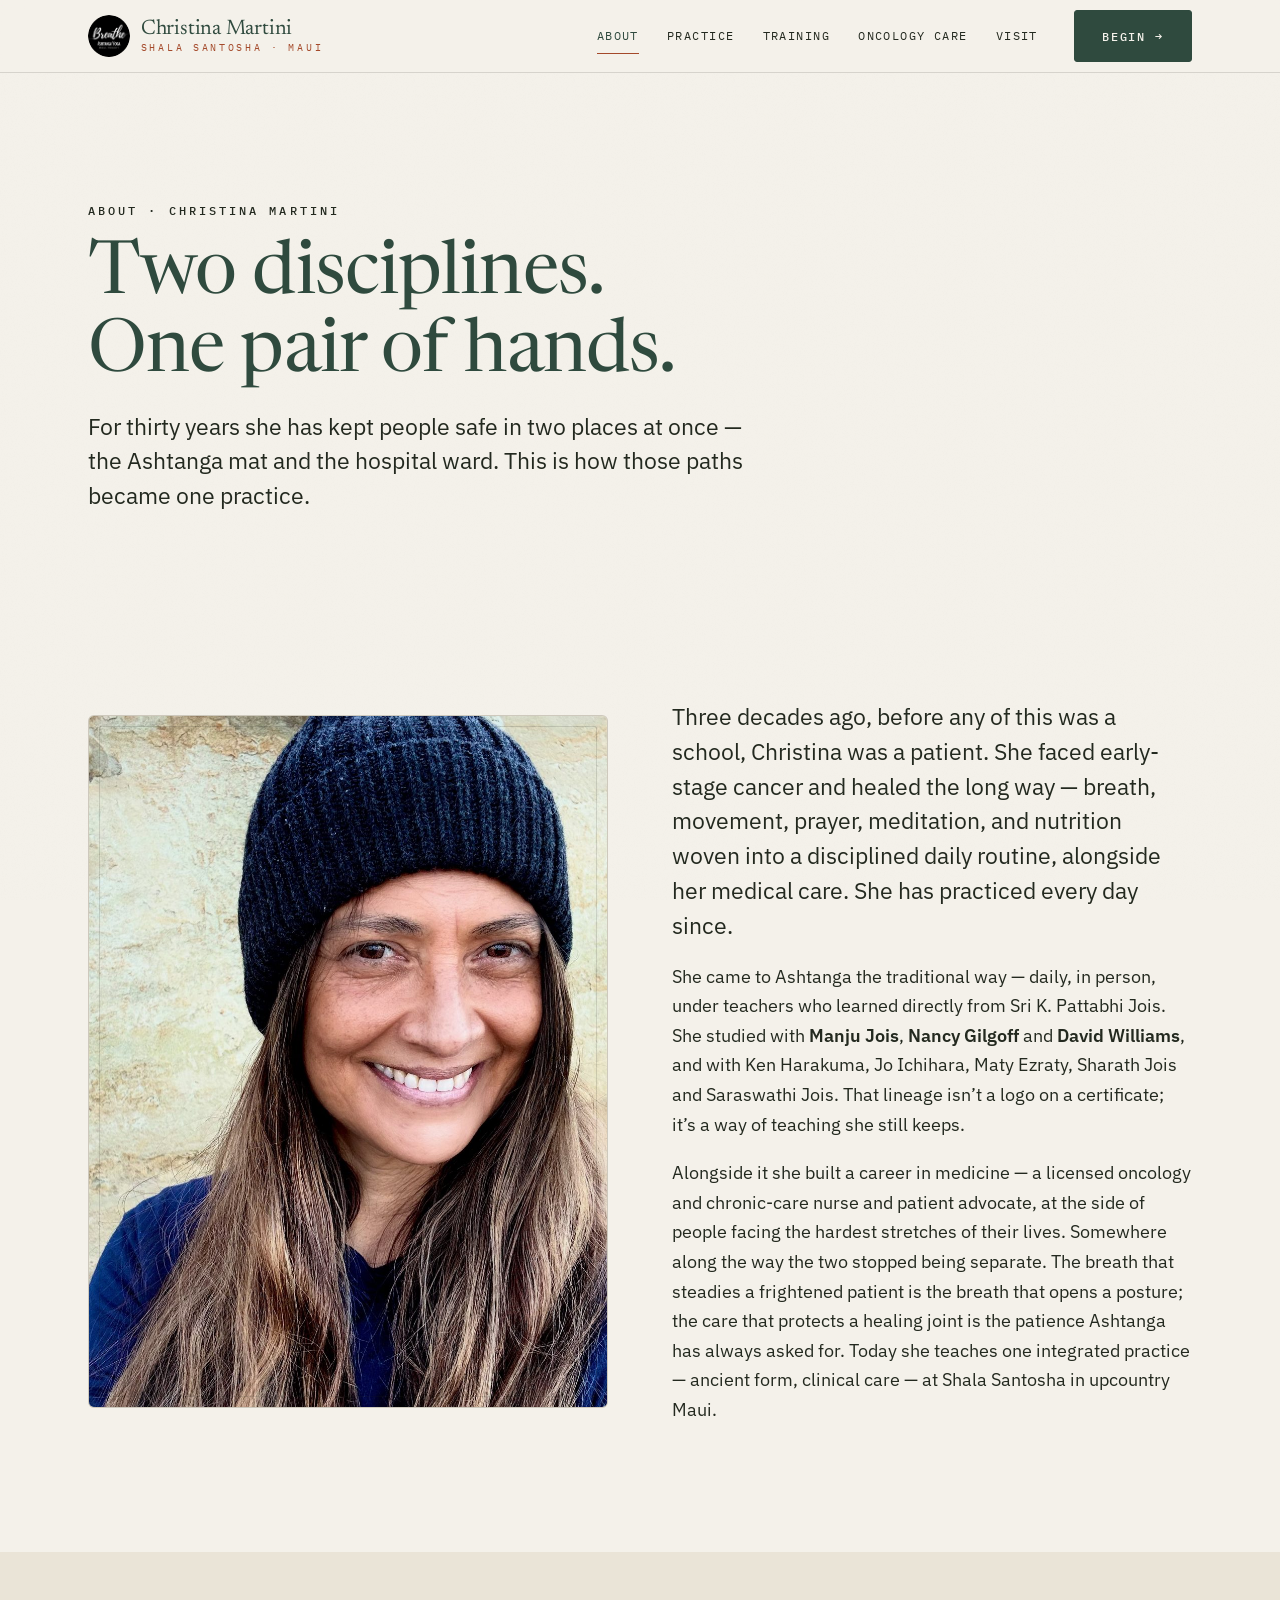
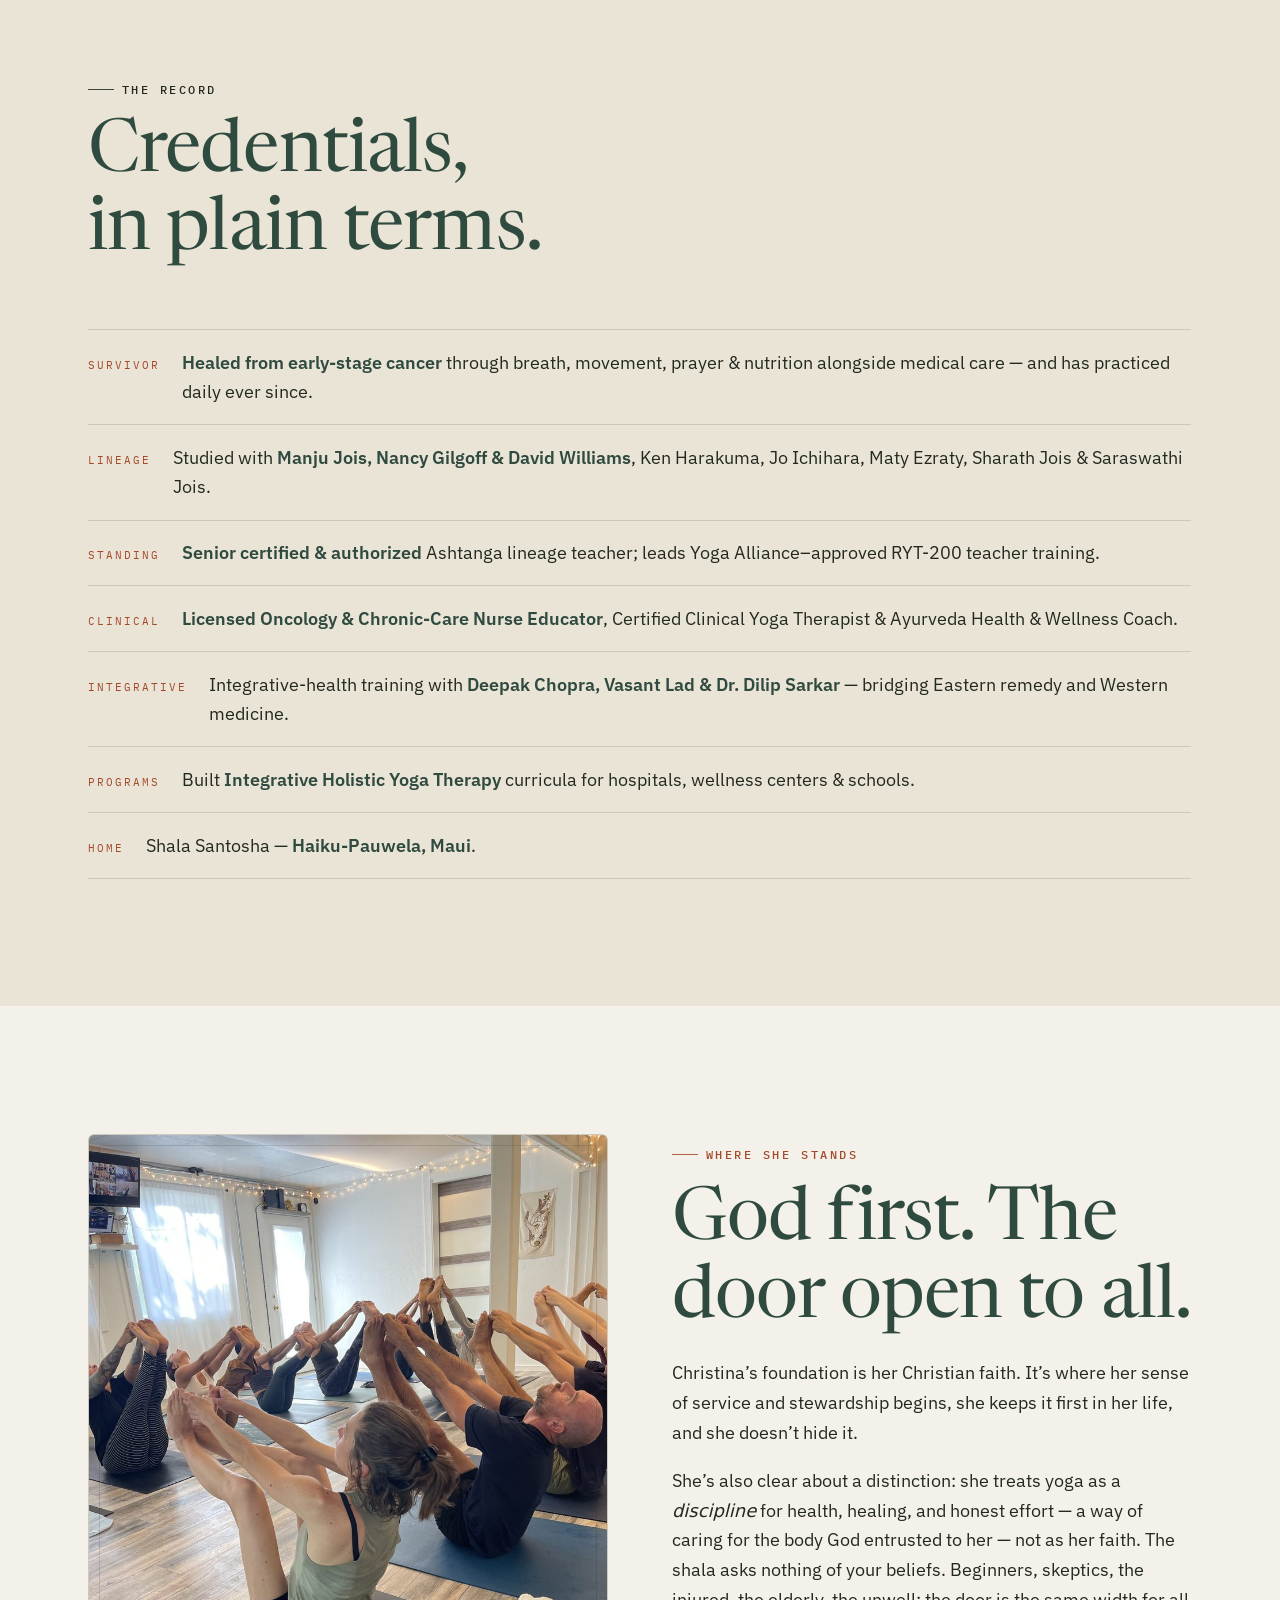
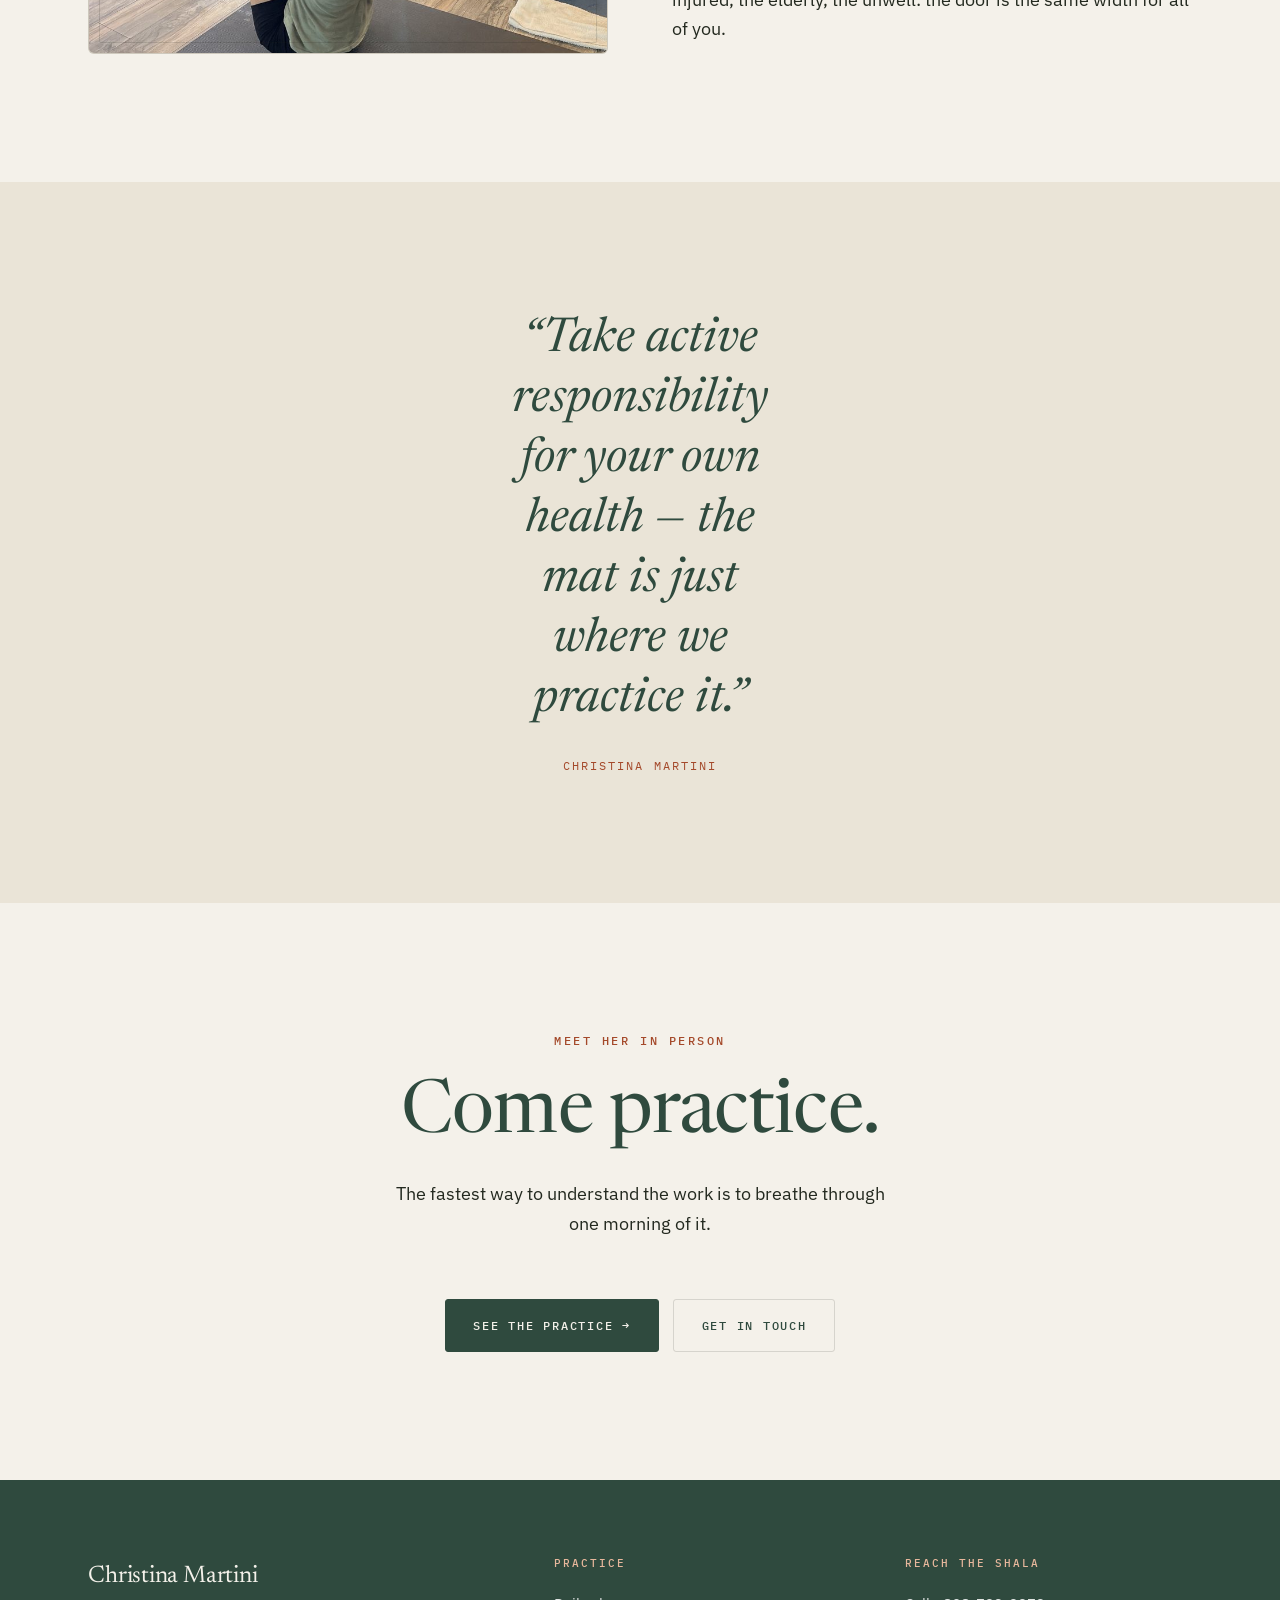
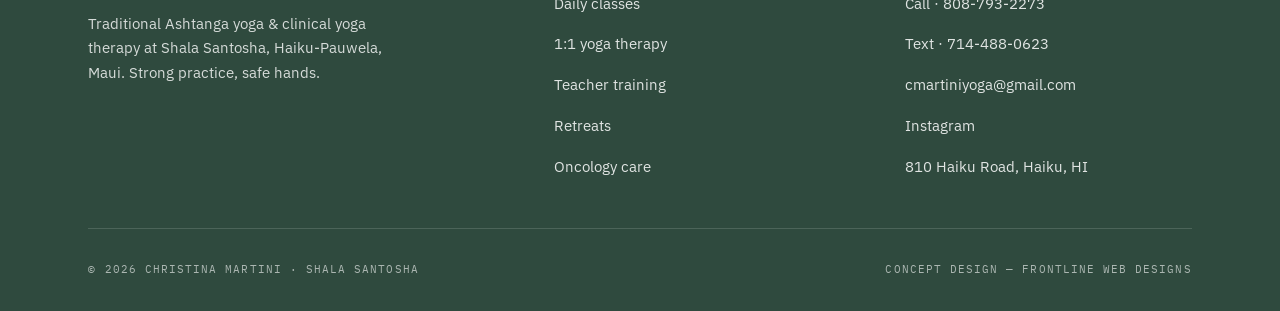
==== commit e7456775: "Add real photography, logo, bio, and $10K-checklist polish - Wire Christina's real photos (scraped f" ====
--- a/about.html
+++ b/about.html
@@ -24,9 +24,12 @@
 
   <header class="site-header">
     <div class="container nav">
-      <a class="brand" href="index.html" aria-label="Christina Martini Yoga — home">
-        <span class="brand__name">Christina&nbsp;Martini</span>
-        <span class="brand__tag">Shala Santosha · Maui</span>
+      <a class="brand brand--logo" href="index.html" aria-label="Christina Martini Yoga — home">
+        <img class="brand__mark" src="images/logo-breathe.png" alt="" width="42" height="42" />
+        <span class="brand__text">
+          <span class="brand__name">Christina&nbsp;Martini</span>
+          <span class="brand__tag">Shala Santosha · Maui</span>
+        </span>
       </a>
       <nav id="nav-menu" class="nav__menu" aria-label="Primary">
         <a class="nav__link" href="about.html" aria-current="page">About</a>
@@ -63,34 +66,32 @@
             <!-- PHOTO: Christina portrait, candid and warm — vertical 3:4 (~900×1200).
                  Outdoors or shala, natural light. Replace .frame with <img alt="Christina Martini">. -->
             <div class="frame frame--tall">
-              <div class="frame__note">
-                <svg width="30" height="30" viewBox="0 0 24 24" fill="none" stroke="currentColor" stroke-width="1.3" class="ic" aria-hidden="true"><circle cx="12" cy="8" r="4"/><path d="M4 21c0-4 4-6 8-6s8 2 8 6"/></svg>
-                <span class="ttl">Christina, Maui</span>
-                <span class="sub">Candid vertical 3:4</span>
-              </div>
+              <img src="images/cm-portrait.jpg" alt="Christina Martini at her studio on Maui" width="1853" height="2316" loading="lazy" />
             </div>
           </div>
           <div class="split__body reveal" style="--d:120ms">
-            <p>
-              Christina came to Ashtanga the traditional way — daily, in person, under
-              teachers who learned directly from Sri K. Pattabhi Jois. She studied with
-              <strong>Manju Jois</strong> and trained alongside <strong>Nancy Gilgoff</strong>
-              and <strong>David Williams</strong>, two of the first Westerners to bring the
-              practice home. That lineage isn&rsquo;t a logo on a certificate. It&rsquo;s a
-              way of teaching she still keeps.
-            </p>
-            <p>
-              At the same time, she built a career in medicine — as an oncology and
+            <p class="lead">
+              Three decades ago, before any of this was a school, Christina was a patient.
+              She faced early-stage cancer and healed the long way — breath, movement,
+              prayer, meditation, and nutrition woven into a disciplined daily routine,
+              alongside her medical care. She has practiced every day since.
+            </p>
+            <p>
+              She came to Ashtanga the traditional way — daily, in person, under teachers
+              who learned directly from Sri K. Pattabhi Jois. She studied with
+              <strong>Manju Jois</strong>, <strong>Nancy Gilgoff</strong> and
+              <strong>David Williams</strong>, and with Ken Harakuma, Jo Ichihara, Maty
+              Ezraty, Sharath Jois and Saraswathi Jois. That lineage isn&rsquo;t a logo on
+              a certificate; it&rsquo;s a way of teaching she still keeps.
+            </p>
+            <p>
+              Alongside it she built a career in medicine — a licensed oncology and
               chronic-care nurse and patient advocate, at the side of people facing the
-              hardest stretches of their lives. She watched what bodies endure, and what
-              gives them back a sense of control.
-            </p>
-            <p>
-              Somewhere along the way the two stopped being separate. The breath that
-              steadies a nervous patient is the breath that opens a posture. The careful
-              progression that protects a healing joint is the same patience Ashtanga has
-              always asked for. Today she teaches one integrated practice — ancient form,
-              clinical care — at Shala Santosha in upcountry Maui.
+              hardest stretches of their lives. Somewhere along the way the two stopped
+              being separate. The breath that steadies a frightened patient is the breath
+              that opens a posture; the care that protects a healing joint is the patience
+              Ashtanga has always asked for. Today she teaches one integrated practice —
+              ancient form, clinical care — at Shala Santosha in upcountry Maui.
             </p>
           </div>
         </div>
@@ -105,11 +106,12 @@
           <h2>Credentials, in plain terms.</h2>
         </div>
         <div class="creds reveal">
-          <div class="cred"><span class="cred__k">Lineage</span><span class="cred__v">Direct student of <strong>Manju Jois</strong>; trained under <strong>Nancy Gilgoff &amp; David Williams</strong>, first-generation Ashtanga teachers.</span></div>
-          <div class="cred"><span class="cred__k">Standing</span><span class="cred__v"><strong>Senior certified &amp; authorized</strong> Ashtanga lineage teacher — authorized to teach Mysore and to certify new teachers.</span></div>
-          <div class="cred"><span class="cred__k">Clinical</span><span class="cred__v"><strong>Oncology &amp; chronic-care nurse</strong>, patient advocate, and clinical holistic yoga therapist.</span></div>
-          <div class="cred"><span class="cred__k">Experience</span><span class="cred__v"><strong>30+ years</strong> integrating Eastern practice and Western medicine.</span></div>
-          <div class="cred"><span class="cred__k">Certifies</span><span class="cred__v"><strong>RYT-200</strong> Ashtanga teacher training, in person on Maui and online; six-day Ashtanga Yoga Therapy immersion.</span></div>
+          <div class="cred"><span class="cred__k">Survivor</span><span class="cred__v"><strong>Healed from early-stage cancer</strong> through breath, movement, prayer &amp; nutrition alongside medical care — and has practiced daily ever since.</span></div>
+          <div class="cred"><span class="cred__k">Lineage</span><span class="cred__v">Studied with <strong>Manju Jois, Nancy Gilgoff &amp; David Williams</strong>, Ken Harakuma, Jo Ichihara, Maty Ezraty, Sharath Jois &amp; Saraswathi Jois.</span></div>
+          <div class="cred"><span class="cred__k">Standing</span><span class="cred__v"><strong>Senior certified &amp; authorized</strong> Ashtanga lineage teacher; leads Yoga Alliance&ndash;approved RYT-200 teacher training.</span></div>
+          <div class="cred"><span class="cred__k">Clinical</span><span class="cred__v"><strong>Licensed Oncology &amp; Chronic-Care Nurse Educator</strong>, Certified Clinical Yoga Therapist &amp; Ayurveda Health &amp; Wellness Coach.</span></div>
+          <div class="cred"><span class="cred__k">Integrative</span><span class="cred__v">Integrative-health training with <strong>Deepak Chopra, Vasant Lad &amp; Dr. Dilip Sarkar</strong> — bridging Eastern remedy and Western medicine.</span></div>
+          <div class="cred"><span class="cred__k">Programs</span><span class="cred__v">Built <strong>Integrative Holistic Yoga Therapy</strong> curricula for hospitals, wellness centers &amp; schools.</span></div>
           <div class="cred"><span class="cred__k">Home</span><span class="cred__v">Shala Santosha — <strong>Haiku-Pauwela, Maui</strong>.</span></div>
         </div>
       </div>
@@ -121,16 +123,17 @@
         <div class="split split--reverse">
           <div class="split__body reveal">
             <p class="label">Where she stands</p>
-            <h2>Rooted in faith. Open to everyone.</h2>
-            <p>
-              Christina&rsquo;s own grounding is Christian. It&rsquo;s where her sense of
-              service and stewardship comes from, and she doesn&rsquo;t hide it. But the
-              shala asks nothing of your beliefs.
-            </p>
-            <p>
-              She treats yoga as a discipline for health, healing, and honest effort —
-              a practice that meets you wherever you are, whatever you hold sacred or
-              don&rsquo;t. Beginners, skeptics, the injured, the elderly, the unwell:
+            <h2>God first. The door open to all.</h2>
+            <p>
+              Christina&rsquo;s foundation is her Christian faith. It&rsquo;s where her sense
+              of service and stewardship begins, she keeps it first in her life, and she
+              doesn&rsquo;t hide it.
+            </p>
+            <p>
+              She&rsquo;s also clear about a distinction: she treats yoga as a
+              <em>discipline</em> for health, healing, and honest effort — a way of caring
+              for the body God entrusted to her — not as her faith. The shala asks nothing
+              of your beliefs. Beginners, skeptics, the injured, the elderly, the unwell:
               the door is the same width for all of you.
             </p>
           </div>
@@ -138,11 +141,7 @@
             <!-- PHOTO: detail of the shala space — altar, plants, light through the room.
                  Square 1:1 (~1100×1100). Quiet, warm. Replace .frame with <img>. -->
             <div class="frame frame--square">
-              <div class="frame__note">
-                <svg width="30" height="30" viewBox="0 0 24 24" fill="none" stroke="currentColor" stroke-width="1.3" class="ic" aria-hidden="true"><path d="M12 3c2 3 2 5 0 7-2-2-2-4 0-7zM6 21c0-4 2-7 6-8 4 1 6 4 6 8M4 21h16"/></svg>
-                <span class="ttl">Inside the shala</span>
-                <span class="sub">Square 1:1 detail</span>
-              </div>
+              <img src="images/sh-1.jpg" alt="Students in a led class together at Shala Santosha" width="900" height="1125" loading="lazy" />
             </div>
           </div>
         </div>
--- a/styles.css
+++ b/styles.css
@@ -750,6 +750,18 @@
   .breath--draw path { stroke-dashoffset: 0; transition: none; }
 }
 
+/* ---------------------------------------------------------- brand mark + gallery */
+.brand--logo { flex-direction: row; align-items: center; gap: 0.65rem; }
+.brand__mark { width: 42px; height: 42px; border-radius: 50%; flex-shrink: 0; display: block; }
+.brand__text { display: inline-flex; flex-direction: column; gap: 3px; line-height: 1; }
+
+.gallery {
+  display: grid;
+  grid-template-columns: repeat(auto-fit, minmax(240px, 1fr));
+  gap: 1rem;
+}
+.gallery .frame { aspect-ratio: 4 / 5; }
+
 /* ---------------------------------------------------------- responsive */
 @media (max-width: 920px) {
   .hero__grid { grid-template-columns: 1fr; gap: 2.6rem; }
@@ -758,6 +770,9 @@
   .split--reverse .split__media { order: 0; }
   .footer-grid { grid-template-columns: 1fr 1fr; }
   .contact-grid { grid-template-columns: 1fr; }
+  /* horizontal entrances would push wide stacked blocks past the viewport — fall back to vertical */
+  .reveal.reveal--left, .reveal.reveal--right { transform: translateY(22px); }
+  .reveal.reveal--left.is-visible, .reveal.reveal--right.is-visible { transform: none; }
 }
 
 @media (max-width: 760px) {
